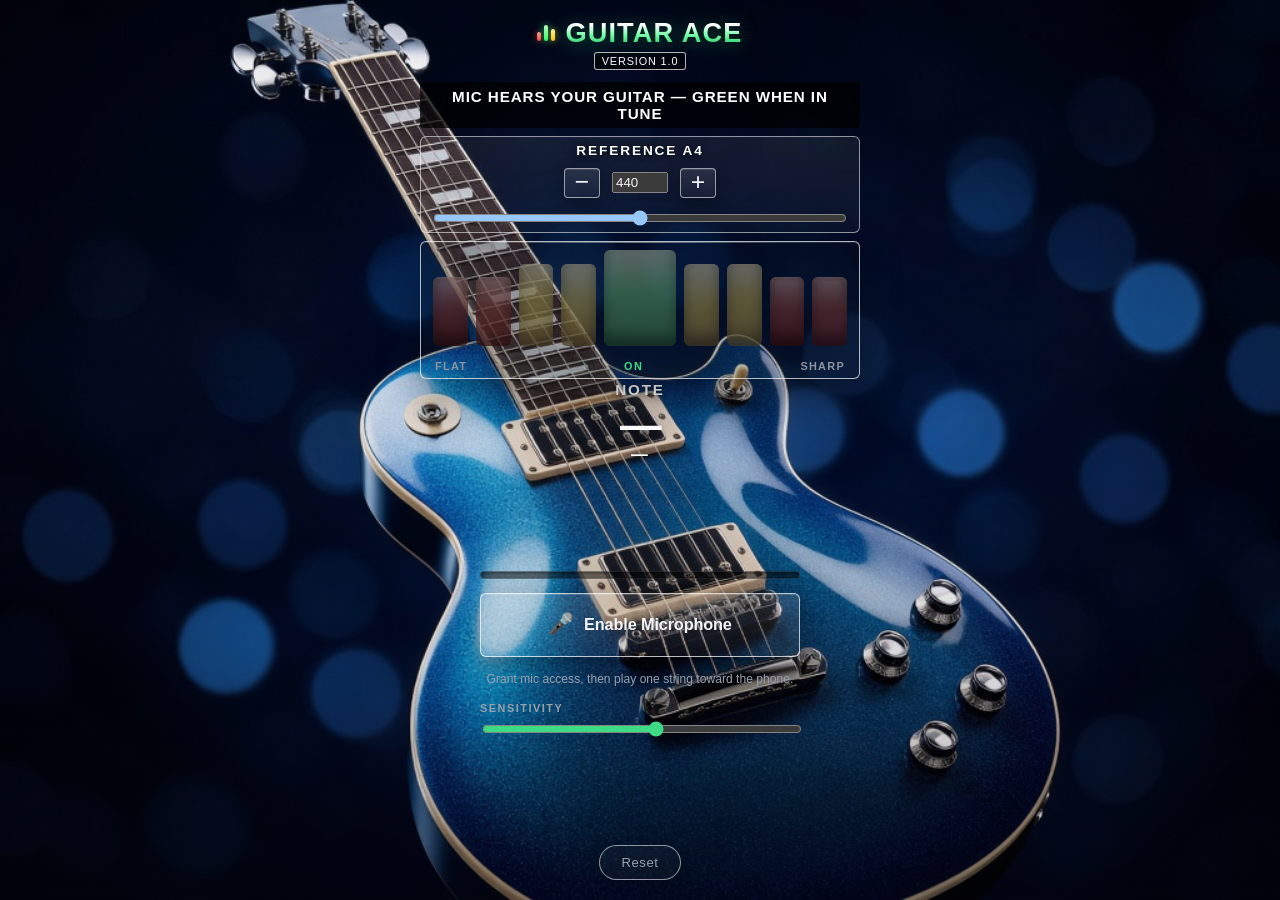
==== index.html @ fe5fe6dc "Add Guitar Ace, a mic tuner with the Drum Ace look. Blue Les Paul background, A440 reference, and a " ====
<!DOCTYPE html>
<html lang="en">
<head>
  <meta charset="UTF-8" />
  <meta name="viewport" content="width=device-width, initial-scale=1, viewport-fit=cover, maximum-scale=1, user-scalable=no" />
  <meta name="apple-mobile-web-app-capable" content="yes" />
  <meta name="apple-mobile-web-app-status-bar-style" content="black-translucent" />
  <meta name="apple-mobile-web-app-title" content="Guitar Ace" />
  <meta name="theme-color" content="#07080c" />
  <title>Guitar Ace</title>
  <link rel="stylesheet" href="styles.css" />
</head>
<body>
  <div class="app">
    <header class="header">
      <div class="brand">
        <span class="mark" aria-hidden="true"><i></i><i></i><i></i></span>
        <h1>Guitar Ace</h1>
      </div>
      <p class="version">Version 1.0</p>
      <p class="subtitle">Mic hears your guitar — green when in tune</p>
    </header>

    <section class="bpm-panel" aria-label="Reference pitch">
      <label class="bpm-label" for="a4Input">Reference A4</label>
      <div class="bpm-controls">
        <button type="button" class="bpm-btn" id="a4Down" aria-label="Lower reference">−</button>
        <input type="number" id="a4Input" inputmode="numeric" min="430" max="450" value="440" aria-label="A4 reference in Hz" />
        <button type="button" class="bpm-btn" id="a4Up" aria-label="Raise reference">+</button>
      </div>
      <input type="range" id="a4Slider" min="430" max="450" value="440" aria-label="A4 slider" />
    </section>

    <section class="led-stage" aria-label="Tune LED bar" aria-live="polite">
      <div class="led-row" id="ledRow" role="img" aria-label="Nine LED tune zones, flat on the left, sharp on the right"></div>
      <div class="led-legend">
        <span>flat</span>
        <span class="legend-center">ON</span>
        <span>sharp</span>
      </div>
    </section>

    <section class="playing" aria-live="polite">
      <span class="readout-label">Note</span>
      <span class="playing-bpm" id="noteName">—</span>
      <span class="cents" id="centsReadout">—</span>
    </section>

    <section class="mic-section">
      <div class="level-meter" aria-hidden="true">
        <div class="level-fill" id="levelFill"></div>
      </div>
      <button type="button" class="mic-btn" id="micBtn" aria-pressed="false">
        <span class="mic-icon" aria-hidden="true">🎤</span>
        <span class="mic-label" id="micLabel">Enable Microphone</span>
      </button>
      <p class="hint" id="statusHint">Grant mic access, then play one string toward the phone.</p>
      <div class="sens-row">
        <label for="sensSlider">Sensitivity</label>
        <input type="range" id="sensSlider" min="1" max="100" value="55" aria-label="Pitch detection sensitivity" />
      </div>
    </section>

    <footer class="footer">
      <button type="button" class="ghost-btn" id="resetBtn">Reset</button>
    </footer>
  </div>
  <script src="app.js"></script>
</body>
</html>
---- styles.css ----
/* Guitar Ace — dark glass stage, mic onset → 9-bar tempo meter */

*,
*::before,
*::after {
  box-sizing: border-box;
  -webkit-tap-highlight-color: transparent;
}

:root {
  --bg: #07080c;
  --text: #f4f5f8;
  --muted: #9aa0ad;
  --accent: #3ddc84;
  --line: rgba(255, 255, 255, 0.1);
  --glass: linear-gradient(180deg, rgba(255, 255, 255, 0.07), rgba(255, 255, 255, 0.03));
  --shadow: 0 14px 36px rgba(0, 0, 0, 0.38);
  --safe-top: env(safe-area-inset-top, 0px);
  --safe-right: env(safe-area-inset-right, 0px);
  --safe-bottom: env(safe-area-inset-bottom, 0px);
  --safe-left: env(safe-area-inset-left, 0px);
}

html {
  color-scheme: dark;
}

html, body {
  margin: 0;
  padding: 0;
  height: 100%;
  background: var(--bg);
  color: var(--text);
  font-family: -apple-system, BlinkMacSystemFont, "SF Pro Text", "Segoe UI", Roboto, Helvetica, Arial, sans-serif;
  overscroll-behavior: none;
  touch-action: manipulation;
  user-select: none;
  -webkit-user-select: none;
}

body {
  min-height: 100dvh;
  min-height: -webkit-fill-available;
  position: relative;
  background-color: #0a0a12;
}

body::before {
  content: "";
  position: fixed;
  inset: 0;
  z-index: 0;
  background:
    linear-gradient(180deg, rgba(6,8,18,0.05) 0%, rgba(6,8,18,0.12) 70%, rgba(6,8,18,0.28) 100%),
    url("bg-lespaul.jpg") center / cover no-repeat;
  pointer-events: none;
}

button, input {
  font-family: inherit;
  color: inherit;
}

.app {
  position: relative;
  z-index: 1;
  max-width: 480px;
  margin: 0 auto;
  padding:
    calc(18px + var(--safe-top))
    calc(20px + var(--safe-right))
    calc(18px + var(--safe-bottom))
    calc(20px + var(--safe-left));
  min-height: 100dvh;
  display: flex;
  flex-direction: column;
  gap: 8px;
}

.header {
  text-align: center;
  padding-top: 2px;
  display: flex;
  flex-direction: column;
  align-items: center;
}

.brand {
  display: flex;
  align-items: center;
  justify-content: center;
  gap: 10px;
}

.mark {
  display: inline-flex;
  align-items: flex-end;
  gap: 3px;
  height: 16px;
}

.mark i {
  display: block;
  width: 4px;
  height: 9px;
  border-radius: 2px;
  background: linear-gradient(180deg, #ff9a9a, #ff3b3b);
  box-shadow: 0 0 7px rgba(255, 60, 60, 0.65);
}

.mark i:nth-child(2) {
  height: 16px;
  background: linear-gradient(180deg, #b6ffc8, #22ff66);
  box-shadow: 0 0 8px rgba(40, 255, 120, 0.85);
}

.mark i:nth-child(3) {
  height: 12px;
  background: linear-gradient(180deg, #fff3a8, #ffc107);
  box-shadow: 0 0 7px rgba(255, 210, 40, 0.7);
}

.header h1 {
  margin: 0;
  font-size: 1.7rem;
  font-weight: 800;
  letter-spacing: 0.04em;
  line-height: 0.95;
  text-transform: uppercase;
  background: linear-gradient(180deg, #ffffff 20%, #7dffb0 55%, #22c55e 100%);
  -webkit-background-clip: text;
  background-clip: text;
  color: transparent;
  text-shadow: none;
  filter: drop-shadow(0 2px 10px rgba(34, 255, 120, 0.35));
}

.subtitle {
  display: inline-block;
  margin: 12px auto 0;
  padding: 6px 12px;
  border-radius: 4px;
  font-size: 0.95rem;
  font-weight: 700;
  letter-spacing: 0.06em;
  text-transform: uppercase;
  color: #ffffff;
  background: rgba(0, 0, 0, 0.72);
  text-shadow: none;
}

.bpm-panel,
.readout-block {
  background: var(--glass);
  border: 1px solid rgba(255,255,255,0.55);
  box-shadow: var(--shadow), inset 0 1px 0 rgba(255, 255, 255, 0.08);
  backdrop-filter: none;
  -webkit-backdrop-filter: none;
}

.bpm-panel {
  border-radius: 6px;
  padding: 6px 10px 4px;
  box-shadow: none;
  gap: 4px;
  display: flex;
  flex-direction: column;
  gap: 10px;
}

.bpm-label,
.readout-label,
.sens-row label {
  font-size: 0.68rem;
  font-weight: 600;
  text-transform: uppercase;
  letter-spacing: 0.14em;
  color: var(--muted);
}

.bpm-label {
  text-align: center;
  color: #fff;
  font-size: 0.85rem;
  text-shadow: 0 1px 6px rgba(0,0,0,0.8);
}

.bpm-controls {
  display: flex;
  align-items: center;
  justify-content: center;
  gap: 12px;
}

.bpm-btn,
.mic-btn,
.ghost-btn {
  cursor: pointer;
  transition: transform 90ms ease, background 120ms ease, box-shadow 120ms ease;
}

.bpm-btn {
  width: 36px;
  height: 30px;
  border: 1px solid rgba(255,255,255,0.55);
  border-radius: 4px;
  background: linear-gradient(180deg, rgba(255, 255, 255, 0.1), rgba(255, 255, 255, 0.04));
  color: var(--text);
  font-size: 1.55rem;
  font-weight: 500;
  line-height: 1;
  box-shadow: 0 6px 16px rgba(0, 0, 0, 0.28), inset 0 1px 0 rgba(255, 255, 255, 0.14);
}

.bpm-btn:active,
.mic-btn:active,
.ghost-btn:active {
  transform: translateY(1px) scale(0.97);
}

#bpmInput {
  width: 72px;
  height: 32px;
  border: 1px solid rgba(255, 255, 255, 0.7);
  border-radius: 4px;
  background: rgba(0, 0, 0, 0.35);
  color: var(--text);
  font-size: 1.15rem;
  font-weight: 700;
  letter-spacing: -0.04em;
  font-variant-numeric: tabular-nums;
  text-align: center;
  box-shadow: inset 0 2px 8px rgba(0, 0, 0, 0.35);
  -moz-appearance: textfield;
  appearance: textfield;
}

#bpmInput::-webkit-outer-spin-button,
#bpmInput::-webkit-inner-spin-button {
  -webkit-appearance: none;
  margin: 0;
}

#bpmSlider,
#sensSlider {
  width: 100%;
  accent-color: var(--accent);
  height: 18px;
}

.led-stage {
  position: relative;
  border-radius: 6px;
  padding: 8px 8px 6px;
  background:
    radial-gradient(90% 80% at 50% 115%, rgba(61, 220, 132, 0.06), transparent 58%),
    linear-gradient(180deg, rgba(10, 12, 20, 0.22) 0%, rgba(10, 12, 20, 0.18) 100%);
  border: 1px solid rgba(255, 255, 255, 0.7);
  box-shadow:
    inset 0 1px 0 rgba(255, 255, 255, 0.12),
    0 18px 40px rgba(0, 0, 0, 0.35);
  overflow: hidden;
  backdrop-filter: none;
  -webkit-backdrop-filter: none;
}

.led-stage::before {
  content: "";
  position: absolute;
  left: 12%;
  right: 12%;
  top: 0;
  height: 1px;
  background: linear-gradient(90deg, transparent, rgba(255, 255, 255, 0.35), transparent);
}

.led-row {
  display: flex;
  align-items: flex-end;
  justify-content: center;
  gap: 8px;
  height: 96px;
  padding: 0 4px;
}

.led {
  flex: 1;
  max-width: 40px;
  border-radius: 6px;
  position: relative;
  transition: filter 80ms ease, opacity 80ms ease, box-shadow 80ms ease, transform 80ms ease;
  opacity: 0.72;
  filter: saturate(0.45) brightness(0.55);
  box-shadow:
    inset 0 1px 0 rgba(255, 255, 255, 0.18),
    inset 0 -10px 14px rgba(0, 0, 0, 0.4);
}

.led::after {
  content: "";
  position: absolute;
  left: 16%;
  right: 16%;
  top: 4px;
  height: 26%;
  border-radius: 4px;
  background: linear-gradient(180deg, rgba(255, 255, 255, 0.55), transparent);
  opacity: 0.28;
  pointer-events: none;
}

.led.red {
  background: linear-gradient(180deg, #ff9b9b 0%, #ff3b3b 48%, #d40f0f 100%);
  height: 72%;
}

.led.yellow {
  background: linear-gradient(180deg, #fff4ad 0%, #ffd400 46%, #e0a000 100%);
  height: 85%;
}

.led.green {
  background: linear-gradient(180deg, #c8ffd4 0%, #2bff72 42%, #00c944 100%);
  height: 100%;
  max-width: 72px;
  flex: 2.1;
}

.led.lit {
  opacity: 1;
  filter: saturate(1.5) brightness(1.28);
  box-shadow:
    0 0 10px var(--glow),
    0 0 26px var(--glow),
    0 0 52px var(--glow),
    inset 0 1px 0 rgba(255, 255, 255, 0.75);
  transform: scaleY(1.03);
}

.led.lit::after {
  opacity: 0.72;
}

.led.red.lit { --glow: rgba(255, 48, 48, 0.95); }
.led.yellow.lit { --glow: rgba(255, 214, 40, 0.95); }
.led.green.lit { --glow: rgba(40, 255, 120, 1); }

.led.green.lit {
  animation: ace-pulse 1.35s ease-in-out infinite;
}

@keyframes ace-pulse {
  0%, 100% {
    filter: saturate(1.45) brightness(1.22);
    box-shadow:
      0 0 10px rgba(40, 255, 120, 0.8),
      0 0 26px rgba(30, 255, 110, 0.65),
      0 0 48px rgba(30, 255, 100, 0.4),
      inset 0 1px 0 rgba(255, 255, 255, 0.75);
  }
  50% {
    filter: saturate(1.65) brightness(1.48);
    box-shadow:
      0 0 16px rgba(90, 255, 160, 1),
      0 0 36px rgba(40, 255, 130, 0.9),
      0 0 72px rgba(30, 255, 110, 0.62),
      inset 0 1px 0 rgba(255, 255, 255, 0.9);
  }
}

.led-legend {
  display: flex;
  justify-content: space-between;
  margin-top: 14px;
  padding: 0 6px;
  font-size: 0.68rem;
  font-weight: 600;
  text-transform: uppercase;
  letter-spacing: 0.12em;
  color: #8d93a0;
}

.legend-center {
  color: #3ddc84;
  letter-spacing: 0.16em;
}

.readout {
  display: grid;
  grid-template-columns: 1fr 1fr;
  gap: 10px;
}

.readout-block {
  border-radius: 16px;
  padding: 12px 10px 11px;
  text-align: center;
}

.readout-label {
  display: block;
  margin-bottom: 6px;
}

.readout-value {
  font-size: 1.65rem;
  font-weight: 700;
  letter-spacing: -0.04em;
  font-variant-numeric: tabular-nums;
  line-height: 1;
}

.mic-section {
  flex: 1;
  display: flex;
  flex-direction: column;
  align-items: center;
  justify-content: center;
  gap: 14px;
  min-height: 160px;
}

.level-meter {
  width: 100%;
  max-width: 320px;
  height: 8px;
  border-radius: 999px;
  background: rgba(0, 0, 0, 0.45);
  overflow: hidden;
  border: 1px solid rgba(255, 255, 255, 0.08);
  box-shadow: inset 0 1px 4px rgba(0, 0, 0, 0.55);
}

.level-fill {
  height: 100%;
  width: 0%;
  border-radius: inherit;
  background: linear-gradient(90deg, #2f9e44 0%, #3ddc84 38%, #ffd43b 72%, #ff6b6b 100%);
  box-shadow: 0 0 12px rgba(61, 220, 132, 0.55);
  transition: width 50ms linear;
}

.mic-btn {
  width: 100%;
  max-width: 320px;
  min-height: 64px;
  border: 1px solid rgba(255, 255, 255, 0.7);
  border-radius: 6px;
  background: linear-gradient(180deg, rgba(255, 255, 255, 0.12), rgba(255, 255, 255, 0.04));
  color: var(--text);
  font-size: 1.02rem;
  font-weight: 700;
  letter-spacing: -0.01em;
  display: flex;
  align-items: center;
  justify-content: center;
  gap: 10px;
  box-shadow: 0 10px 24px rgba(0, 0, 0, 0.32), inset 0 1px 0 rgba(255, 255, 255, 0.16);
}

.mic-btn.listening {
  background: linear-gradient(180deg, #5ae898 0%, #24b85a 100%);
  border-color: rgba(180, 255, 210, 0.4);
  color: #07140c;
  box-shadow:
    0 0 22px rgba(61, 220, 132, 0.42),
    0 10px 24px rgba(0, 0, 0, 0.28),
    inset 0 1px 0 rgba(255, 255, 255, 0.45);
}

.mic-btn.error {
  background: linear-gradient(180deg, #e85d5d, #c92a2a);
  border-color: transparent;
  color: #fff;
}

.mic-icon {
  font-size: 1.3rem;
  line-height: 1;
}

.hint {
  margin: 0;
  font-size: 0.75rem;
  color: var(--muted);
  text-align: center;
  max-width: 320px;
  line-height: 1.4;
  letter-spacing: 0.005em;
}

.sens-row {
  width: 100%;
  max-width: 320px;
  display: flex;
  flex-direction: column;
  gap: 4px;
}

.footer {
  display: flex;
  justify-content: center;
  padding-bottom: 2px;
}

.ghost-btn {
  background: rgba(255, 255, 255, 0.03);
  border: 1px solid rgba(255, 255, 255, 0.55);
  color: var(--muted);
  border-radius: 999px;
  padding: 9px 22px;
  font-size: 0.82rem;
  letter-spacing: 0.04em;
  box-shadow: 0 4px 12px rgba(0, 0, 0, 0.2);
}

.ghost-btn:active {
  background: rgba(255, 255, 255, 0.08);
  color: var(--text);
}

button:focus-visible,
input:focus-visible {
  outline: 2px solid rgba(61, 220, 132, 0.85);
  outline-offset: 2px;
}

.hit-flash .led-stage {
  animation: stage-flash 140ms ease-out;
}

.hit-flash .level-fill {
  filter: brightness(1.35);
}

@keyframes stage-flash {
  0% {
    filter: brightness(1.22);
    box-shadow:
      inset 0 0 28px rgba(255, 255, 255, 0.12),
      0 0 24px rgba(255, 255, 255, 0.12);
  }
  100% {
    filter: brightness(1);
  }
}

@media (prefers-reduced-motion: reduce) {
  .led.green.lit,
  .hit-flash .led-stage {
    animation: none;
  }
}

@media (max-height: 700px) {
  .led-row { height: 112px; }
  .app { gap: 12px; }
  .mic-btn { min-height: 56px; }
  .header h1 { font-size: 1.45rem; }
}

.version {
  margin: 6px 0 0;
  font-size: 0.68rem;
  letter-spacing: 0.08em;
  text-transform: uppercase;
  color: #fff;
  background: rgba(0, 0, 0, 0.55);
  border: 1px solid rgba(255, 255, 255, 0.7);
  padding: 2px 7px;
  border-radius: 3px;
}

.playing {
  display: flex;
  flex-direction: column;
  align-items: center;
  gap: 2px;
  margin-top: -6px;
}
.playing-bpm {
  font-size: 2.6rem;
  font-weight: 800;
  line-height: 0.9;
  letter-spacing: -0.04em;
  font-variant-numeric: tabular-nums;
  color: #fff;
  text-shadow: 0 2px 12px rgba(0,0,0,0.7);
}
.playing .readout-label {
  font-size: 0.95rem;
  color: #fff;
  font-weight: 700;
  letter-spacing: 0.12em;
  text-shadow: 0 2px 8px rgba(0,0,0,0.85);
}
.sr-only { display: none; }

.cents {
  font-size: 1.05rem;
  font-weight: 700;
  letter-spacing: 0.08em;
  color: #fff;
  text-shadow: 0 2px 8px rgba(0,0,0,0.85);
  font-variant-numeric: tabular-nums;
  min-height: 1.2em;
}
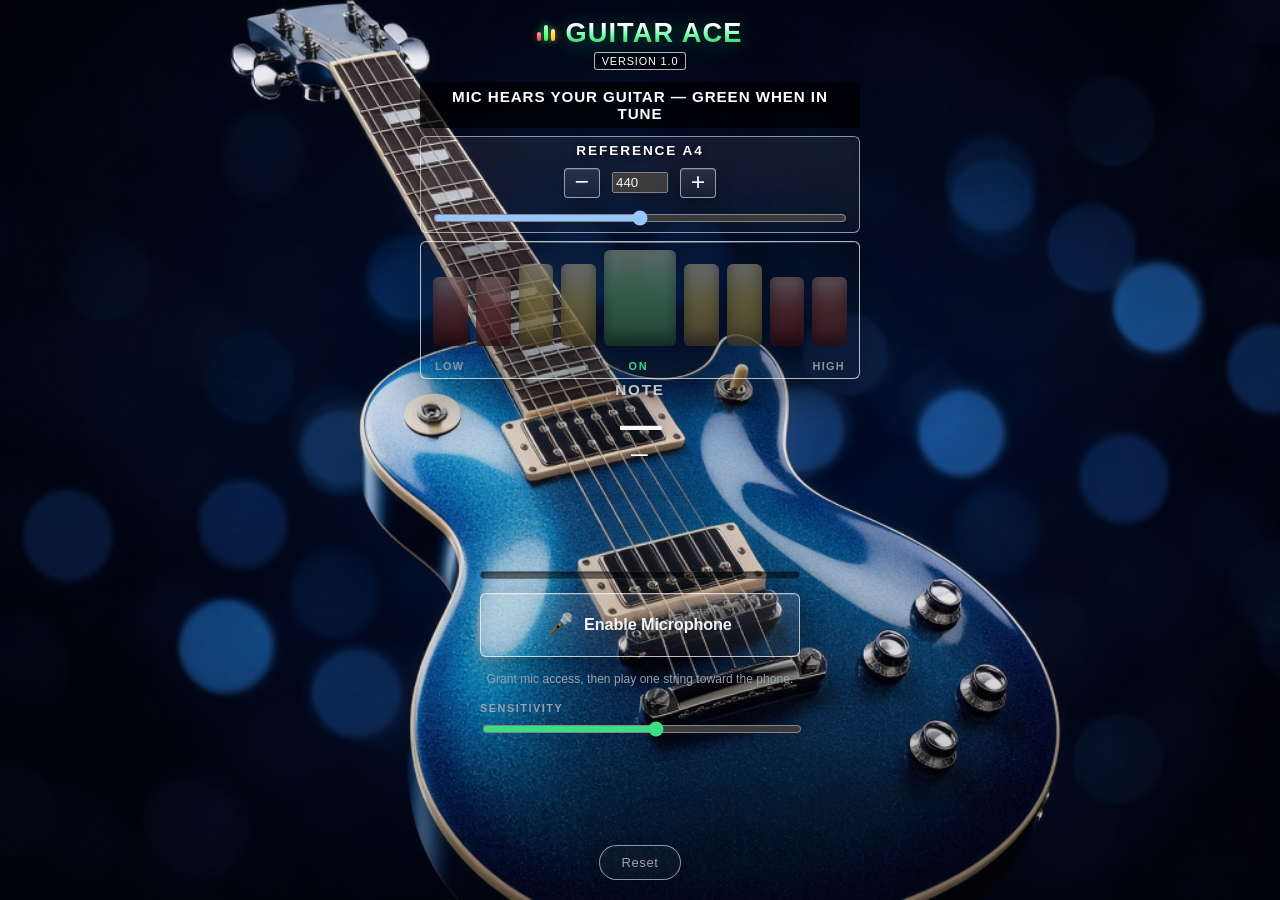
==== commit fcb44644: "Light one LED from low on the left to high on the right. Flat notes walk the left bars, sharp notes " ====
--- a/index.html
+++ b/index.html
@@ -34,9 +34,9 @@
     <section class="led-stage" aria-label="Tune LED bar" aria-live="polite">
       <div class="led-row" id="ledRow" role="img" aria-label="Nine LED tune zones, flat on the left, sharp on the right"></div>
       <div class="led-legend">
-        <span>flat</span>
+        <span>low</span>
         <span class="legend-center">ON</span>
-        <span>sharp</span>
+        <span>high</span>
       </div>
     </section>
 
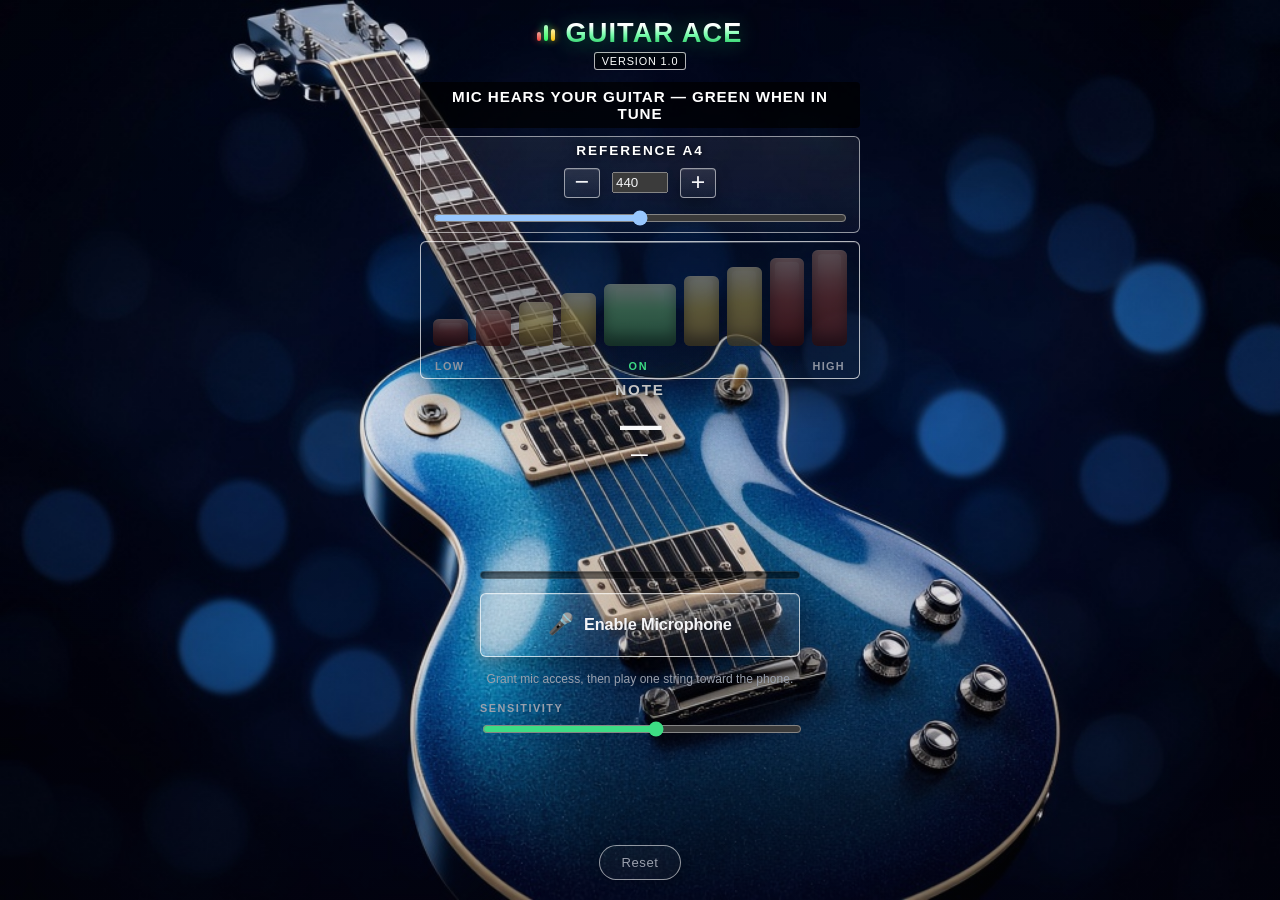
==== commit 807ab711: "Bust the cached stylesheet so the phone loads the new LEDs." ====
--- a/index.html
+++ b/index.html
@@ -8,7 +8,7 @@
   <meta name="apple-mobile-web-app-title" content="Guitar Ace" />
   <meta name="theme-color" content="#07080c" />
   <title>Guitar Ace</title>
-  <link rel="stylesheet" href="styles.css" />
+  <link rel="stylesheet" href="styles.css?v=4" />
 </head>
 <body>
   <div class="app">
@@ -65,6 +65,6 @@
       <button type="button" class="ghost-btn" id="resetBtn">Reset</button>
     </footer>
   </div>
-  <script src="app.js"></script>
+  <script src="app.js?v=4"></script>
 </body>
 </html>
--- a/styles.css
+++ b/styles.css
@@ -311,20 +311,28 @@
 
 .led.red {
   background: linear-gradient(180deg, #ff9b9b 0%, #ff3b3b 48%, #d40f0f 100%);
-  height: 72%;
 }
 
 .led.yellow {
   background: linear-gradient(180deg, #fff4ad 0%, #ffd400 46%, #e0a000 100%);
-  height: 85%;
 }
 
 .led.green {
   background: linear-gradient(180deg, #c8ffd4 0%, #2bff72 42%, #00c944 100%);
-  height: 100%;
   max-width: 72px;
   flex: 2.1;
 }
+
+/* Stairstep: shortest on the left (low), tallest on the right (high). */
+.led:nth-child(1) { height: 28%; }
+.led:nth-child(2) { height: 37%; }
+.led:nth-child(3) { height: 46%; }
+.led:nth-child(4) { height: 55%; }
+.led:nth-child(5) { height: 64%; }
+.led:nth-child(6) { height: 73%; }
+.led:nth-child(7) { height: 82%; }
+.led:nth-child(8) { height: 91%; }
+.led:nth-child(9) { height: 100%; }
 
 .led.lit {
   opacity: 1;
